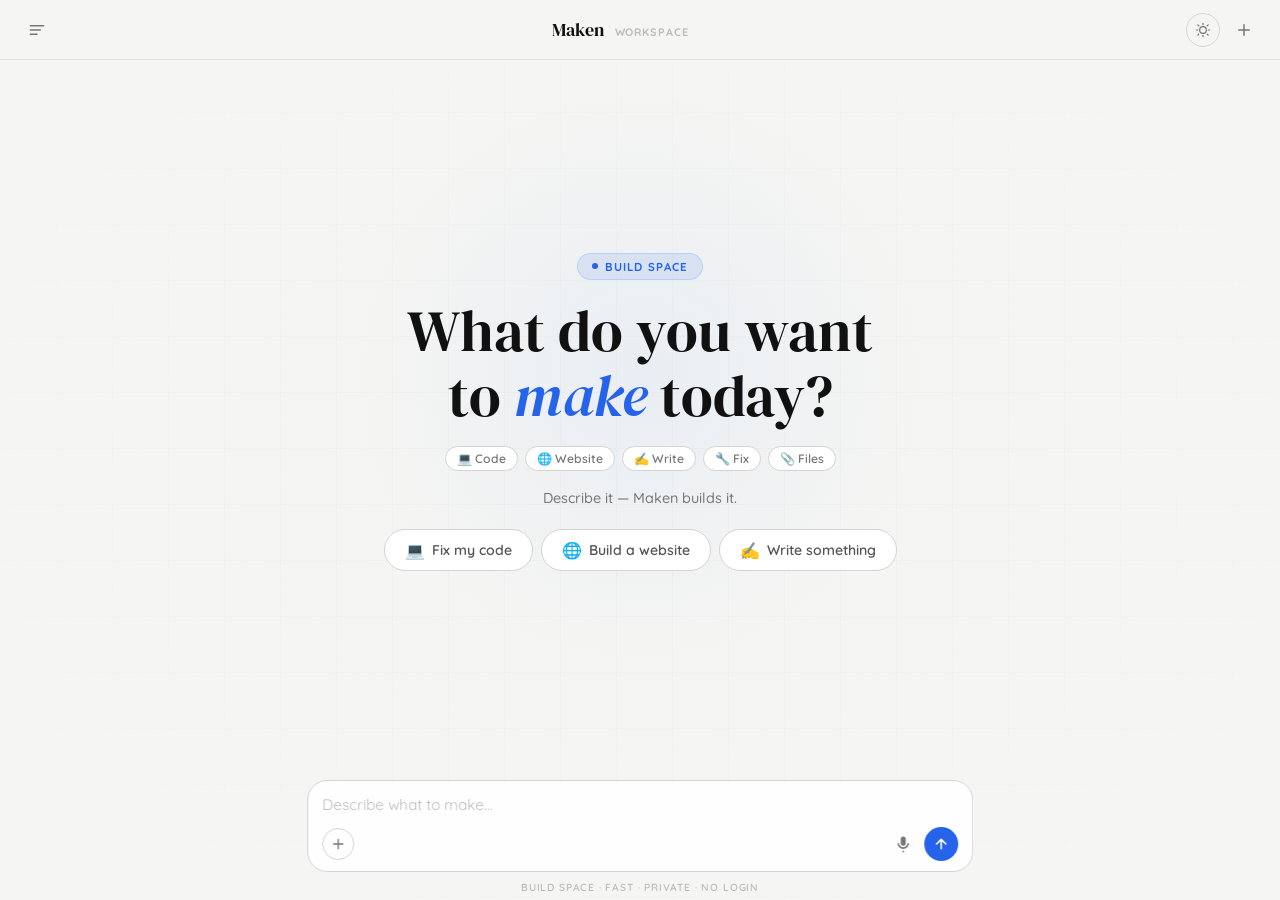
==== dashboard.html @ 2f52b67b "Add files via upload" ====
<!DOCTYPE html>
<html lang="en" data-theme="dark">
<head>
  <meta charset="UTF-8">
  <link rel="icon" type="image/svg+xml" href="favicon.svg">
  <link rel="manifest" href="manifest.json">
  <meta name="viewport" content="width=device-width, initial-scale=1.0">
  <title>Maken — Workspace</title>
  <link href="https://fonts.googleapis.com/css2?family=Quicksand:wght@400;500;600;700&family=DM+Serif+Display:ital@0;1&display=swap" rel="stylesheet">
  <link href="style.css" rel="stylesheet">
  <script>(function(){var t=localStorage.getItem('makenTheme')||'dark';document.documentElement.setAttribute('data-theme',t);})();</script>

  <style>
    /* ── Hero: full viewport, workspace atmosphere ── */
    .hero{
      margin-top:0;min-height:100dvh;
      display:flex;align-items:center;justify-content:center;
      padding:calc(var(--header-h) + 24px) 24px 160px;
      position:relative;overflow:hidden;
    }
    .hero::before{
      content:'';position:absolute;top:42%;left:50%;
      width:600px;height:600px;transform:translate(-50%,-50%);
      background:radial-gradient(circle,rgba(79,143,255,0.07) 0%,transparent 68%);
      pointer-events:none;
    }
    .hero::after{
      content:'';position:absolute;inset:0;
      background-image:linear-gradient(var(--border) 1px,transparent 1px),linear-gradient(90deg,var(--border) 1px,transparent 1px);
      background-size:56px 56px;
      mask-image:radial-gradient(ellipse 65% 65% at 50% 50%,black 20%,transparent 100%);
      opacity:0.28;pointer-events:none;
    }
    .hero-inner{position:relative;z-index:1;display:flex;flex-direction:column;align-items:center;gap:18px;text-align:center;}

    .hero-badge{
      display:inline-flex;align-items:center;gap:7px;
      background:var(--accent-soft);border:1px solid rgba(79,143,255,0.22);
      color:var(--accent);padding:5px 14px;border-radius:99px;
      font-size:0.72rem;font-weight:700;letter-spacing:0.09em;text-transform:uppercase;
      animation:heroIn 0.6s 0.05s both;
    }
    .badge-dot{width:6px;height:6px;border-radius:50%;background:var(--accent);animation:blink 2.2s ease infinite;}
    @keyframes blink{0%,100%{opacity:1;}50%{opacity:0.2;}}

    .hero h1{
      font-family:'DM Serif Display',serif;
      font-size:clamp(2rem,6vw,3.6rem);font-weight:400;line-height:1.13;
      color:var(--text);max-width:580px;margin-bottom:0;
      animation:heroIn 0.65s 0.13s both;
    }
    .hero h1 em{font-style:italic;color:var(--accent);}

    /* workspace action pills under heading */
    .hero-actions-mini{
      display:flex;flex-wrap:wrap;gap:7px;justify-content:center;
      animation:heroIn 0.65s 0.2s both;
    }
    .action-pill{
      font-size:0.76rem;font-weight:600;color:var(--text-muted);
      background:var(--surface);border:1px solid var(--border-light);
      padding:4px 11px;border-radius:99px;
    }

    .subtext{font-size:0.9rem;color:var(--text-muted);font-weight:500;animation:heroIn 0.65s 0.26s both;}

    .suggestions{display:flex;flex-wrap:wrap;gap:8px;justify-content:center;margin-top:4px;animation:heroIn 0.65s 0.32s both;}
    .suggestions button{
      display:flex;align-items:center;gap:7px;
      background:var(--surface);border:1px solid var(--border-light);
      color:var(--text-muted);padding:10px 20px;border-radius:99px;
      font-family:'Quicksand',sans-serif;font-size:0.88rem;font-weight:600;
      cursor:pointer;transition:all var(--transition);
    }
    .suggestions button:hover{
      background:var(--surface2);border-color:var(--accent);
      color:var(--text);transform:translateY(-2px);
      box-shadow:0 6px 18px rgba(79,143,255,0.18);
    }
    [data-theme="light"] .suggestions button{color:#555;}
    [data-theme="light"] .suggestions button:hover{color:#111;}
    .chip-icon{font-size:1rem;}

    /* ── Header serif brand ── */
    .header h4{
      font-family:'DM Serif Display',serif;
      font-size:1.15rem;font-weight:400;color:var(--text);letter-spacing:0;
    }
    .header h4 .grey{
      font-family:'Quicksand',sans-serif;font-size:0.68rem;font-weight:700;
      letter-spacing:0.08em;text-transform:uppercase;color:var(--text-dim);
      vertical-align:middle;margin-left:7px;
    }

    /* ── AI avatar row ── */
    .ai-row{display:flex;align-items:flex-start;gap:12px;animation:msgIn 0.35s ease both;max-width:96%;align-self:flex-start;}
    .ai-avatar{
      width:30px;height:30px;min-width:30px;
      background:var(--accent-soft);border:1px solid rgba(79,143,255,0.2);
      border-radius:9px;display:flex;align-items:center;justify-content:center;
      color:var(--accent);margin-top:1px;
    }
    .ai-avatar svg{width:15px;height:15px;}
    .ai-content{flex:1;font-size:0.95rem;line-height:1.7;color:var(--text);word-break:break-word;text-align:left;}
    .ai-row .ai-message{background:none!important;border:none!important;padding:0!important;margin:0!important;max-width:100%!important;animation:none!important;}

    /* ── Response label ── */
    .bravexa-intro{font-size:0.78rem;font-weight:700;letter-spacing:0.07em;text-transform:uppercase;color:var(--accent);margin-bottom:12px;}
    .bravexa-divider{border:none;height:1px;background:var(--border);margin:14px 0;}
    .bravexa-body h2{font-family:'DM Serif Display',serif;font-size:1.05rem;font-weight:400;margin-bottom:10px;display:flex;align-items:center;gap:8px;}
    .bravexa-outro{font-size:0.82rem;color:var(--text-muted);font-style:italic;margin-top:12px;}

    /* ── Input frosted ── */
    .input-box{background:rgba(17,17,17,0.88);backdrop-filter:blur(14px);}
    [data-theme="light"] .input-box{background:rgba(255,255,255,0.9);}

    /* ── Footer ── */
    .footer{font-size:0.64rem;letter-spacing:0.08em;text-transform:uppercase;color:var(--text-dim);background:transparent;}

    /* ── Theme toggle btn ── */
    .theme-toggle-btn{
      background:none;border:1px solid var(--border-light);color:var(--text-muted);
      width:34px;height:34px;border-radius:50%;display:flex;align-items:center;justify-content:center;
      cursor:pointer;transition:all var(--transition);flex-shrink:0;
    }
    .theme-toggle-btn:hover{background:var(--surface2);border-color:var(--text-muted);color:var(--text);transform:rotate(14deg) scale(1.08);}
    [data-theme="dark"]  .icon-sun{display:none;}
    [data-theme="dark"]  .icon-moon{display:block;}
    [data-theme="light"] .icon-moon{display:none;}
    [data-theme="light"] .icon-sun{display:block;}

    /* ── Scroll pill ── */
    .scroll-btn{
      position:fixed;bottom:105px;left:50%;
      transform:translateX(-50%) translateY(8px);
      background:var(--surface);border:1px solid var(--border-light);
      color:var(--text-muted);padding:6px 14px;border-radius:99px;
      font-family:'Quicksand',sans-serif;font-size:0.78rem;font-weight:600;
      display:flex;align-items:center;gap:6px;cursor:pointer;
      opacity:0;pointer-events:none;transition:all var(--transition);z-index:650;
    }
    .scroll-btn.visible{opacity:1;pointer-events:auto;transform:translateX(-50%) translateY(0);}
    .scroll-btn:hover{background:var(--surface2);color:var(--text);box-shadow:0 4px 16px rgba(0,0,0,0.25);}

    /* ── Sidebar brand color fix ── */
    [data-theme="light"] .sidebar-brand{color:#111;}
    [data-theme="light"] .history-item{color:#555;}
    [data-theme="light"] .code-content{color:#24292f;}

    @media(max-width:768px){
      .hero h1{font-size:clamp(1.7rem,7vw,2.4rem);}
      .hero{padding-bottom:180px;}
      .ai-row{max-width:100%;}
      .hero-actions-mini{gap:5px;}
    }
  </style>
</head>
<body>

<!-- ══ SIDEBAR ══ -->
<div class="sidebar" id="sidebar">
  <div class="sidebar-header">
    <div class="sidebar-brand">
      <svg viewBox="0 0 24 24" fill="none">
        <path d="M12 2L20 7V17L12 22L4 17V7L12 2Z" stroke="currentColor" stroke-width="1.5" stroke-linejoin="round" style="stroke:#4f8fff"/>
        <path d="M13 6L8 13H12L11 18L16 11H12L13 6Z" fill="#4f8fff"/>
      </svg>
      <span>Maken</span>
    </div>
    <button id="closeSidebarBtn" class="icon-btn" title="Close">
      <svg viewBox="0 0 24 24" width="18" height="18" fill="none">
        <path d="M18 6L6 18M6 6l12 12" stroke="currentColor" stroke-width="1.8" stroke-linecap="round"/>
      </svg>
    </button>
  </div>
  <a href="dashboard.html" class="new-chat">
    <svg viewBox="0 0 24 24" width="15" height="15" fill="none">
      <path d="M12 5v14M5 12h14" stroke="currentColor" stroke-width="2.2" stroke-linecap="round"/>
    </svg>
    <span>New Session</span>
  </a>
  <p>Recents</p>
  <div id="historyList" class="history-list"></div>
</div>
<div class="sidebar-overlay" id="sidebarOverlay"></div>

<!-- ══ HEADER ══ -->
<header class="header">
  <button id="menuToggle" class="menu-btn" aria-label="Open menu">
    <svg viewBox="0 0 24 24" width="20" height="20" fill="none">
      <path d="M4 7H20" stroke="currentColor" stroke-width="1.8" stroke-linecap="round"/>
      <path d="M4 12H16" stroke="currentColor" stroke-width="1.8" stroke-linecap="round"/>
      <path d="M4 17H12" stroke="currentColor" stroke-width="1.8" stroke-linecap="round"/>
    </svg>
  </button>

  <h4>Maken <span class="grey">Workspace</span></h4>

  <div style="display:flex;align-items:center;gap:8px;">
    <button id="themeToggleBtn" class="theme-toggle-btn" title="Toggle theme" aria-label="Toggle theme">
      <svg class="icon-moon" viewBox="0 0 24 24" width="16" height="16" fill="none">
        <path d="M21 12.79A9 9 0 1 1 11.21 3a7 7 0 0 0 9.79 9.79z" stroke="currentColor" stroke-width="1.8" stroke-linecap="round" stroke-linejoin="round"/>
      </svg>
      <svg class="icon-sun" viewBox="0 0 24 24" width="16" height="16" fill="none">
        <circle cx="12" cy="12" r="5" stroke="currentColor" stroke-width="1.8"/>
        <path d="M12 2v2M12 20v2M4.22 4.22l1.42 1.42M18.36 18.36l1.42 1.42M2 12h2M20 12h2M4.22 19.78l1.42-1.42M18.36 5.64l1.42-1.42" stroke="currentColor" stroke-width="1.8" stroke-linecap="round"/>
      </svg>
    </button>
    <button id="editLogoBtn" class="edit-btn" title="New session">
      <svg viewBox="0 0 24 24" width="18" height="18" fill="none">
        <path d="M12 5v14M5 12h14" stroke="currentColor" stroke-width="2" stroke-linecap="round"/>
      </svg>
    </button>
  </div>
</header>

<!-- ══ HERO ══ -->
<div class="hero" id="heroSection">
  <div class="hero-inner">

    <div class="hero-badge"><span class="badge-dot"></span>Build Space</div>

    <h1>What do you want<br>to <em>make</em> today?</h1>

    <div class="hero-actions-mini">
      <span class="action-pill">💻 Code</span>
      <span class="action-pill">🌐 Website</span>
      <span class="action-pill">✍️ Write</span>
      <span class="action-pill">🔧 Fix</span>
      <span class="action-pill">📎 Files</span>
    </div>

    <p class="subtext">Describe it — Maken builds it.</p>

    <div class="suggestions">
      <button id="codeBtn"><span class="chip-icon">💻</span> Fix my code</button>
      <button id="websiteBtn"><span class="chip-icon">🌐</span> Build a website</button>
      <button id="writeBtn"><span class="chip-icon">✍️</span> Write something</button>
    </div>

  </div>
</div>

<!-- ══ CHAT WINDOW ══ -->
<div class="chat-window" id="chatWindow" style="display:none;"></div>

<!-- Scroll pill -->
<button class="scroll-btn" id="scrollBtn">
  <svg viewBox="0 0 24 24" width="12" height="12" fill="none">
    <path d="M12 5v14M5 12l7 7 7-7" stroke="currentColor" stroke-width="2.2" stroke-linecap="round" stroke-linejoin="round"/>
  </svg>
  Latest
</button>

<!-- ══ INPUT ══ -->
<div class="input-box" id="inputBox">
  <div id="previewContainer" class="preview-container"></div>
  <textarea placeholder="Describe what to make…" class="chatbox" id="userinput" rows="1"></textarea>
  <div class="bottom-row">
    <div class="left-section">
      <button class="plus-btn" id="plusBtn" title="Attach">
        <svg viewBox="0 0 24 24" width="16" height="16" fill="none">
          <path d="M12 5v14M5 12h14" stroke="currentColor" stroke-width="2" stroke-linecap="round"/>
        </svg>
      </button>
      <div class="upload-dropdown" id="uploadDropdown" style="display:none;">
        <ul>
          <li>
            <label for="imageUpload">
              <svg viewBox="0 0 24 24" width="13" height="13" fill="none"><rect x="3" y="3" width="18" height="18" rx="3" stroke="currentColor" stroke-width="1.6"/><circle cx="8.5" cy="8.5" r="1.5" fill="currentColor"/><path d="M21 15l-5-5L5 21" stroke="currentColor" stroke-width="1.6" stroke-linecap="round"/></svg>
              Image<input type="file" id="imageUpload" accept="image/*" hidden>
            </label>
          </li>
          <li>
            <label for="fileUpload">
              <svg viewBox="0 0 24 24" width="13" height="13" fill="none"><path d="M14 2H6a2 2 0 0 0-2 2v16a2 2 0 0 0 2 2h12a2 2 0 0 0 2-2V8l-6-6z" stroke="currentColor" stroke-width="1.6" stroke-linejoin="round"/><path d="M14 2v6h6" stroke="currentColor" stroke-width="1.6" stroke-linecap="round"/></svg>
              File<input type="file" id="fileUpload" hidden>
            </label>
          </li>
          <li>
            <button id="screenshotBtn">
              <svg viewBox="0 0 24 24" width="13" height="13" fill="none"><path d="M3 9V6a2 2 0 0 1 2-2h2M15 4h2a2 2 0 0 1 2 2v3M21 15v2a2 2 0 0 1-2 2h-2M9 20H7a2 2 0 0 1-2-2v-2" stroke="currentColor" stroke-width="1.6" stroke-linecap="round"/><circle cx="12" cy="12" r="3" stroke="currentColor" stroke-width="1.6"/></svg>
              Screenshot
            </button>
          </li>
        </ul>
      </div>
    </div>
    <div class="right-section">
      <i class="voice-icon" id="voiceIconEl" title="Voice input">
        <svg viewBox="0 0 24 24" width="20" height="20">
          <path fill="currentColor" d="M12 14a3 3 0 0 0 3-3V6a3 3 0 0 0-6 0v5a3 3 0 0 0 3 3zm5-3a5 5 0 0 1-10 0H5a7 7 0 0 0 14 0h-2zM11 20h2v2h-2z"/>
        </svg>
      </i>
      <button class="send-btn" id="sendBtn" aria-label="Send">
        <svg viewBox="0 0 24 24" width="16" height="16" fill="none">
          <path d="M12 19V5M5 12l7-7 7 7" stroke="currentColor" stroke-width="2.4" stroke-linecap="round" stroke-linejoin="round"/>
        </svg>
      </button>
    </div>
  </div>
</div>

<div class="footer" id="footer">Build space · Fast · Private · No login</div>

<script src="script.js"></script>
<script>
  // ── THEME ──
  const themeBtn = document.getElementById("themeToggleBtn");
  function applyTheme(t){
    document.documentElement.setAttribute("data-theme",t);
    localStorage.setItem("makenTheme",t);
  }
  themeBtn.addEventListener("click",()=>{
    applyTheme(document.documentElement.getAttribute("data-theme")==="dark"?"light":"dark");
  });
  if(!localStorage.getItem("makenTheme")){
    applyTheme(window.matchMedia("(prefers-color-scheme: dark)").matches?"dark":"light");
  }

  // ── SCROLL PILL ──
  const scrollBtn = document.getElementById("scrollBtn");
  window.addEventListener("scroll",()=>{
    scrollBtn.classList.toggle("visible",document.body.scrollHeight-window.scrollY-window.innerHeight>240);
  });
  scrollBtn.addEventListener("click",()=>window.scrollTo({top:document.body.scrollHeight,behavior:"smooth"}));

  // ── WRAP AI MESSAGES IN AVATAR ROW ──
  (function(){
    const cw=document.getElementById("chatWindow");
    if(!cw)return;
    function wrap(node){
      if(!node.classList||!node.classList.contains("ai-message"))return;
      if(node.closest(".ai-row"))return;
      const row=document.createElement("div");row.className="ai-row";
      const av=document.createElement("div");av.className="ai-avatar";
      av.innerHTML=`<svg viewBox="0 0 24 24" fill="none"><path d="M12 2L20 7V17L12 22L4 17V7L12 2Z" stroke="currentColor" stroke-width="1.5" stroke-linejoin="round"/><path d="M13 6L8 13H12L11 18L16 11H12L13 6Z" fill="currentColor"/></svg>`;
      const ct=document.createElement("div");ct.className="ai-content";
      cw.insertBefore(row,node);
      node.parentNode&&node.parentNode.removeChild(node);
      ct.appendChild(node);row.appendChild(av);row.appendChild(ct);
      node.style.cssText="";
    }
    new MutationObserver(ms=>ms.forEach(m=>m.addedNodes.forEach(n=>{if(n.nodeType===1)wrap(n);}))).observe(cw,{childList:true});
  })();
</script>
</body>
</html>
---- style.css ----
/* ============================================================
   MAKEN — Complete Stylesheet 2026
   Dark / Light · Workspace UI · Responsive
   ============================================================ */

/* ── Dark tokens (default) ── */
:root,
[data-theme="dark"] {
  --bg:           #0b0b0b;
  --surface:      #111111;
  --surface2:     #161616;
  --border:       #1f1f1f;
  --border-light: #2a2a2a;
  --accent:       #4f8fff;
  --accent-soft:  rgba(79,143,255,0.12);
  --text:         #e8eaf0;
  --text-muted:   #666;
  --text-dim:     #3a3a3a;
  --header-bg:    rgba(11,11,11,0.85);
  --code-bg:      #0d1117;
  --code-toolbar: #161b22;
  --shimmer-a:    #1e1e1e;
  --shimmer-b:    #2a2a2a;
}

/* ── Light tokens ── */
[data-theme="light"] {
  --bg:           #f5f5f3;
  --surface:      #ffffff;
  --surface2:     #efefed;
  --border:       #e2e2e0;
  --border-light: #d4d4d2;
  --accent:       #2563eb;
  --accent-soft:  rgba(37,99,235,0.1);
  --text:         #111111;
  --text-muted:   #777;
  --text-dim:     #bbb;
  --header-bg:    rgba(245,245,243,0.88);
  --code-bg:      #f6f8fa;
  --code-toolbar: #eaeef2;
  --shimmer-a:    #e8e8e6;
  --shimmer-b:    #d4d4d2;
}

/* ── Layout tokens ── */
:root {
  --radius:        16px;
  --radius-sm:     10px;
  --input-width:   52%;
  --chat-width:    52%;
  --sidebar-width: 260px;
  --header-h:      60px;
  --transition:    0.22s cubic-bezier(0.4,0,0.2,1);
}

/* smooth theme transitions */
body, .header, .sidebar, .input-box,
.footer, .chat-window, .user-message,
.upload-dropdown, .history-item {
  transition: background var(--transition), border-color var(--transition), color var(--transition);
}

/* ============================================================
   RESET
   ============================================================ */
*, *::before, *::after { margin:0; padding:0; box-sizing:border-box; }
html { scroll-behavior:smooth; }
body {
  background: var(--bg);
  color: var(--text);
  font-family: 'Quicksand', sans-serif;
  -webkit-font-smoothing: antialiased;
  display: flex;
  flex-direction: column;
  align-items: center;
  min-height: 100dvh;
  overflow-x: hidden;
}
a { text-decoration:none; color:inherit; }

/* ============================================================
   SIDEBAR
   ============================================================ */
.sidebar {
  position: fixed;
  top: 0;
  left: calc(-1 * var(--sidebar-width));
  width: var(--sidebar-width);
  height: 100dvh;
  background: var(--surface);
  border-right: 1px solid var(--border);
  display: flex;
  flex-direction: column;
  padding: 14px 12px;
  gap: 6px;
  z-index: 900;
  transition: left var(--transition);
  overflow-y: auto;
}
.sidebar.active { left:0; }

.sidebar-overlay {
  display: none;
  position: fixed;
  inset: 0;
  background: rgba(0,0,0,0.55);
  backdrop-filter: blur(3px);
  z-index: 800;
  opacity: 0;
  transition: opacity var(--transition);
}
.sidebar-overlay.active { display:block; opacity:1; }

.sidebar-header {
  display: flex;
  justify-content: space-between;
  align-items: center;
  padding: 4px 6px 12px;
  border-bottom: 1px solid var(--border);
  margin-bottom: 4px;
}
.sidebar-brand {
  display: flex;
  align-items: center;
  gap: 8px;
  font-family: 'DM Serif Display', serif;
  font-size: 1.1rem;
  font-weight: 400;
  color: var(--text);
}
.sidebar-brand svg { width:22px; height:22px; }
[data-theme="light"] .sidebar-brand { color:#111; }

.icon-btn {
  background: none; border: none;
  color: var(--text-muted);
  cursor: pointer;
  display: flex; align-items: center;
  padding: 5px;
  border-radius: 7px;
  transition: color var(--transition), background var(--transition);
}
.icon-btn:hover { color:var(--text); background:var(--border); }

.new-chat {
  display: flex; align-items: center; gap: 10px;
  padding: 10px 13px;
  background: var(--accent-soft);
  border: 1px solid rgba(79,143,255,0.2);
  border-radius: var(--radius-sm);
  color: var(--accent);
  font-weight: 700; font-size: 0.88rem;
  text-decoration: none;
  transition: background var(--transition), transform var(--transition);
}
.new-chat:hover { background:rgba(79,143,255,0.2); transform:translateY(-1px); }

.sidebar > p {
  font-size: 0.66rem; font-weight: 700;
  text-transform: uppercase; letter-spacing: 0.09em;
  color: var(--text-dim);
  padding: 12px 12px 4px;
}

.history-list {
  display: flex; flex-direction: column;
  gap: 2px; overflow-y: auto; flex: 1;
}
.history-item {
  display: flex; justify-content: space-between; align-items: center;
  padding: 9px 12px;
  border-radius: var(--radius-sm);
  cursor: pointer;
  transition: background var(--transition);
  color: var(--text-muted);
  font-size: 0.86rem;
}
.history-item:hover,
.history-item.active { background:var(--surface2); color:var(--text); }
.history-item span { flex:1; white-space:nowrap; overflow:hidden; text-overflow:ellipsis; }
[data-theme="light"] .history-item { color:#555; }

.delete-btn {
  opacity: 0; background: none; border: none;
  color: var(--text-muted); cursor: pointer;
  font-size: 0.76rem; padding: 2px 5px; border-radius: 4px;
  transition: opacity var(--transition), color var(--transition);
}
.history-item:hover .delete-btn { opacity:1; }
.delete-btn:hover { color:#ff6b6b; }
@media(max-width:768px){ .delete-btn { opacity:1; } }

/* ============================================================
   HEADER
   ============================================================ */
.header {
  position: fixed; top:0; left:0;
  width: 100%; height: var(--header-h);
  display: flex; align-items: center; justify-content: space-between;
  padding: 0 20px;
  background: var(--header-bg);
  backdrop-filter: blur(16px);
  border-bottom: 1px solid var(--border);
  z-index: 700;
}
.header h4 {
  font-family: 'DM Serif Display', serif;
  font-size: 1.1rem; font-weight: 400;
  color: var(--text); letter-spacing: 0;
}
.header h4 .grey {
  font-family: 'Quicksand', sans-serif;
  font-size: 0.64rem; font-weight: 700;
  letter-spacing: 0.09em; text-transform: uppercase;
  color: var(--text-dim); vertical-align: middle; margin-left: 7px;
}
.menu-btn, .edit-btn {
  background: none; border: none;
  color: var(--text-muted); cursor: pointer;
  padding: 7px; border-radius: 8px;
  display: flex; align-items: center; justify-content: center;
  transition: all var(--transition);
}
.menu-btn:hover, .edit-btn:hover { background:var(--surface2); color:var(--text); }

/* theme toggle */
.theme-toggle-btn {
  background: none;
  border: 1px solid var(--border-light);
  color: var(--text-muted);
  width: 34px; height: 34px; border-radius: 50%;
  display: flex; align-items: center; justify-content: center;
  cursor: pointer; flex-shrink: 0;
  transition: all var(--transition);
}
.theme-toggle-btn:hover {
  background: var(--surface2); color: var(--text);
  border-color: var(--text-muted);
  transform: rotate(14deg) scale(1.08);
}
[data-theme="dark"]  .icon-sun  { display:none; }
[data-theme="dark"]  .icon-moon { display:block; }
[data-theme="light"] .icon-moon { display:none; }
[data-theme="light"] .icon-sun  { display:block; }

/* ============================================================
   HERO
   ============================================================ */
.hero {
  margin-top: 0; min-height: 100dvh;
  display: flex; align-items: center; justify-content: center;
  text-align: center; width: 100%;
  padding: calc(var(--header-h) + 24px) 24px 160px;
  position: relative; overflow: hidden;
}
.hero::before {
  content: ''; position: absolute;
  top: 42%; left: 50%;
  width: 600px; height: 600px;
  transform: translate(-50%, -50%);
  background: radial-gradient(circle, rgba(79,143,255,0.07) 0%, transparent 68%);
  pointer-events: none;
}
.hero::after {
  content: ''; position: absolute; inset: 0;
  background-image:
    linear-gradient(var(--border) 1px, transparent 1px),
    linear-gradient(90deg, var(--border) 1px, transparent 1px);
  background-size: 56px 56px;
  mask-image: radial-gradient(ellipse 65% 65% at 50% 50%, black 20%, transparent 100%);
  opacity: 0.28; pointer-events: none;
}
.hero-inner {
  position: relative; z-index: 1;
  display: flex; flex-direction: column;
  align-items: center; gap: 18px;
}
.hero-badge {
  display: inline-flex; align-items: center; gap: 7px;
  background: var(--accent-soft);
  border: 1px solid rgba(79,143,255,0.22);
  color: var(--accent); padding: 5px 14px; border-radius: 99px;
  font-size: 0.7rem; font-weight: 700;
  letter-spacing: 0.09em; text-transform: uppercase;
  animation: heroIn 0.6s 0.05s both;
}
.badge-dot {
  width: 6px; height: 6px; border-radius: 50%;
  background: var(--accent);
  animation: blink 2.2s ease infinite;
}
@keyframes blink { 0%,100%{opacity:1;} 50%{opacity:0.18;} }
@keyframes heroIn {
  from { opacity:0; transform:translateY(18px); }
  to   { opacity:1; transform:translateY(0); }
}

.hero h1 {
  font-family: 'DM Serif Display', serif;
  font-size: clamp(2rem, 6vw, 3.6rem);
  font-weight: 400; line-height: 1.13;
  color: var(--text); max-width: 580px;
  animation: heroIn 0.65s 0.13s both;
}
.hero h1 em { font-style:italic; color:var(--accent); }

.hero-actions-mini {
  display: flex; flex-wrap: wrap; gap: 7px;
  justify-content: center;
  animation: heroIn 0.65s 0.2s both;
}
.action-pill {
  font-size: 0.73rem; font-weight: 600;
  color: var(--text-muted);
  background: var(--surface);
  border: 1px solid var(--border-light);
  padding: 4px 11px; border-radius: 99px;
}

.subtext {
  font-size: 0.9rem; color: var(--text-muted);
  font-weight: 500; animation: heroIn 0.65s 0.26s both;
}

.suggestions {
  display: flex; flex-wrap: wrap; gap: 8px;
  justify-content: center; margin-top: 4px;
  animation: heroIn 0.65s 0.32s both;
}
.suggestions button {
  display: flex; align-items: center; gap: 7px;
  background: var(--surface);
  border: 1px solid var(--border-light);
  color: var(--text-muted);
  padding: 10px 20px; border-radius: 99px;
  font-family: 'Quicksand', sans-serif;
  font-size: 0.88rem; font-weight: 600;
  cursor: pointer; transition: all var(--transition);
}
.suggestions button:hover {
  background: var(--surface2); border-color: var(--accent);
  color: var(--text); transform: translateY(-2px);
  box-shadow: 0 6px 18px rgba(79,143,255,0.18);
}
[data-theme="light"] .suggestions button { color:#555; }
[data-theme="light"] .suggestions button:hover { color:#111; }
.chip-icon { font-size:1rem; }

/* ============================================================
   CHAT WINDOW
   ============================================================ */
.chat-window {
  width: 100%; max-width: var(--chat-width);
  display: flex; flex-direction: column;
  gap: 8px;
  padding: calc(var(--header-h) + 20px) 16px 200px;
}

/* ── Messages ── */
.message { max-width:100%; animation:msgIn 0.3s ease both; }
@keyframes msgIn {
  from { opacity:0; transform:translateY(8px); }
  to   { opacity:1; transform:translateY(0); }
}

.user-message {
  align-self: flex-end;
  background: var(--surface2);
  border: 1px solid var(--border-light);
  color: var(--text);
  padding: 11px 16px;
  border-radius: 18px 18px 4px 18px;
  font-size: 0.93rem; line-height: 1.55;
  max-width: 78%; word-break: break-word;
}
.user-image { align-self:flex-end; }

.ai-message {
  align-self: flex-start;
  background: transparent; color: var(--text);
  padding: 2px 0;
  font-size: 0.93rem; line-height: 1.68;
  max-width: 95%; word-break: break-word;
  text-align: left;
  animation: msgIn 0.35s ease both;
}

/* ── AI avatar row ── */
.ai-row {
  display: flex; align-items: flex-start; gap: 12px;
  animation: msgIn 0.35s ease both;
  max-width: 96%; align-self: flex-start;
}
.ai-avatar {
  width: 30px; height: 30px; min-width: 30px;
  background: var(--accent-soft);
  border: 1px solid rgba(79,143,255,0.2);
  border-radius: 9px;
  display: flex; align-items: center; justify-content: center;
  color: var(--accent); margin-top: 2px; flex-shrink: 0;
}
.ai-avatar svg { width:15px; height:15px; }
.ai-content {
  flex: 1; font-size: 0.93rem; line-height: 1.7;
  color: var(--text); word-break: break-word; text-align: left;
}
.ai-row .ai-message {
  background: none !important; border: none !important;
  padding: 0 !important; margin: 0 !important;
  max-width: 100% !important; animation: none !important;
}

/* ── Shimmer loader ── */
.gemini-loader { display:flex; align-items:flex-start; gap:12px; padding:4px 0; }
.ai-icon-wrapper { flex-shrink:0; margin-top:3px; }
.ai-pulse-icon {
  width: 22px; height: 22px;
  filter: drop-shadow(0 0 4px rgba(79,143,255,0.5));
  animation: pulseIcon 1.6s ease-in-out infinite;
}
@keyframes pulseIcon {
  0%,100% { transform:scale(1); opacity:0.8; }
  50%      { transform:scale(1.15); opacity:1; }
}
.shimmer-container {
  flex: 1; display: flex; flex-direction: column;
  gap: 10px; padding-top: 4px;
}
.shimmer-line {
  height: 11px; border-radius: 6px;
  background: linear-gradient(90deg, var(--shimmer-a) 25%, var(--shimmer-b) 50%, var(--shimmer-a) 75%);
  background-size: 200% 100%;
  animation: shimmer 1.4s linear infinite;
}
.shimmer-line.short  { width:50%; }
.shimmer-line.medium { width:78%; }
@keyframes shimmer {
  from { background-position:200% 0; }
  to   { background-position:-200% 0; }
}

/* ============================================================
   INPUT BOX
   ============================================================ */
.input-box {
  position: fixed; bottom: 28px;
  left: 50%; transform: translateX(-50%);
  width: var(--input-width);
  background: rgba(17,17,17,0.9);
  backdrop-filter: blur(16px);
  border: 1px solid var(--border-light);
  border-radius: 20px;
  padding: 12px 14px 10px;
  display: flex; flex-direction: column; gap: 8px;
  z-index: 600;
  transition: border-color var(--transition), box-shadow var(--transition);
}
[data-theme="light"] .input-box { background:rgba(255,255,255,0.92); }
.input-box:focus-within {
  border-color: rgba(79,143,255,0.4);
  box-shadow: 0 0 0 3px rgba(79,143,255,0.08);
}

.chatbox {
  width: 100%; border: none; outline: none;
  background: transparent; color: var(--text);
  font-family: 'Quicksand', sans-serif;
  font-size: 0.95rem; resize: none;
  min-height: 26px; max-height: 180px;
  overflow-y: auto; line-height: 1.55;
}
.chatbox::placeholder { color:var(--text-dim); }

.bottom-row {
  display: flex; align-items: center; justify-content: space-between;
}
.left-section, .right-section {
  display: flex; align-items: center; gap: 6px; position: relative;
}

.plus-btn {
  background: none; border: 1px solid var(--border-light);
  color: var(--text-muted); width: 32px; height: 32px;
  border-radius: 50%; display: flex; align-items: center; justify-content: center;
  cursor: pointer; transition: all var(--transition);
}
.plus-btn:hover { background:var(--surface2); color:var(--text); }

.upload-dropdown {
  position: absolute; bottom: 44px; left: 0;
  background: var(--surface2);
  border: 1px solid var(--border-light);
  border-radius: var(--radius-sm); overflow: hidden;
  z-index: 999; min-width: 158px;
  box-shadow: 0 8px 28px rgba(0,0,0,0.35);
  animation: dropIn 0.18s ease both;
}
@keyframes dropIn {
  from { opacity:0; transform:translateY(6px); }
  to   { opacity:1; transform:translateY(0); }
}
.upload-dropdown ul { list-style:none; }
.upload-dropdown ul li { padding:0; }
.upload-dropdown ul li label,
.upload-dropdown ul li button {
  display: flex; align-items: center; gap: 8px;
  width: 100%; padding: 10px 14px;
  font-family: 'Quicksand', sans-serif;
  font-size: 0.86rem; font-weight: 600;
  color: var(--text); cursor: pointer;
  background: none; border: none; text-align: left;
  transition: background var(--transition);
}
.upload-dropdown ul li label:hover,
.upload-dropdown ul li button:hover { background:var(--border); }

.voice-icon {
  color: var(--text-muted); cursor: pointer;
  display: flex; align-items: center;
  padding: 5px; border-radius: 50%;
  transition: color var(--transition), background var(--transition);
}
.voice-icon:hover { color:var(--text); background:var(--surface2); }
.voice-icon.active { color:var(--accent); animation:voicePulse 1s ease infinite; }
@keyframes voicePulse { 0%,100%{opacity:1;} 50%{opacity:0.4;} }

.send-btn {
  width: 34px; height: 34px; border-radius: 50%;
  border: none; background: var(--accent); color: #fff;
  display: flex; align-items: center; justify-content: center;
  cursor: pointer; flex-shrink: 0;
  transition: all var(--transition);
}
.send-btn:hover {
  background: #6fa3ff; transform: scale(1.06);
  box-shadow: 0 4px 14px rgba(79,143,255,0.4);
}
.send-btn:active { transform:scale(0.94); }

/* ── File preview in input ── */
.preview-container { display:none; flex-wrap:wrap; gap:8px; padding-bottom:4px; }
.preview-container img { max-width:70px; border-radius:8px; }
.preview-item { position:relative; display:inline-block; }
.file-preview { background:var(--surface2); padding:6px 10px; border-radius:6px; font-size:0.78rem; color:var(--text-muted); }
.remove-btn {
  position: absolute; top:-5px; right:-5px;
  background: #ef4444; color: #fff;
  border: none; border-radius: 50%;
  width: 16px; height: 16px; font-size: 10px;
  cursor: pointer; display: flex; align-items: center; justify-content: center;
  transition: background var(--transition);
}
.remove-btn:hover { background:#dc2626; }

/* ── Image viewer ── */
.image-viewer {
  position: fixed; inset: 0;
  background: rgba(0,0,0,0.92);
  display: flex; justify-content: center; align-items: center;
  z-index: 9999; animation: fadeOverlay 0.2s ease;
}
@keyframes fadeOverlay { from{opacity:0;} to{opacity:1;} }
.full-image { max-width:90%; max-height:90dvh; border-radius:10px; animation:zoomIn 0.25s ease; }
@keyframes zoomIn { from{transform:scale(0.88);opacity:0;} to{transform:scale(1);opacity:1;} }
.close-btn { position:absolute; top:20px; right:24px; font-size:22px; color:#aaa; cursor:pointer; transition:color var(--transition); }
.close-btn:hover { color:#fff; }

/* ── Scroll-to-bottom pill ── */
.scroll-btn {
  position: fixed; bottom: 108px; left: 50%;
  transform: translateX(-50%) translateY(8px);
  background: var(--surface); border: 1px solid var(--border-light);
  color: var(--text-muted); padding: 6px 14px; border-radius: 99px;
  font-family: 'Quicksand', sans-serif; font-size: 0.78rem; font-weight: 600;
  display: flex; align-items: center; gap: 6px;
  cursor: pointer; opacity: 0; pointer-events: none;
  transition: all var(--transition); z-index: 650;
}
.scroll-btn.visible { opacity:1; pointer-events:auto; transform:translateX(-50%) translateY(0); }
.scroll-btn:hover { background:var(--surface2); color:var(--text); }

/* ── Footer ── */
.footer {
  position: fixed; bottom: 0; width: 100%;
  padding: 6px; text-align: center;
  font-size: 0.62rem; font-weight: 600;
  letter-spacing: 0.07em; text-transform: uppercase;
  color: var(--text-dim); background: var(--bg); z-index: 500;
}

/* ============================================================
   WORKSPACE RESPONSE COMPONENTS  (mk-*)
   ============================================================ */

.mk-header { display:flex; align-items:center; gap:10px; margin-bottom:14px; }

.mk-status {
  display: inline-flex; align-items: center;
  font-size: 0.64rem; font-weight: 700;
  letter-spacing: 0.07em; text-transform: uppercase;
  padding: 3px 10px; border-radius: 99px; flex-shrink: 0;
}
.mk-status.done {
  background: rgba(34,197,94,0.12); color: #22c55e;
  border: 1px solid rgba(34,197,94,0.22);
}
.mk-status.done::before { content:'✓  '; }
.mk-status.working {
  background: var(--accent-soft); color: var(--accent);
  border: 1px solid rgba(79,143,255,0.25);
  animation: mkPulse 1.8s ease infinite;
}
.mk-status.working::before { content:'◉  '; }
@keyframes mkPulse { 0%,100%{opacity:1;} 50%{opacity:0.4;} }

.mk-label { font-size:0.76rem; font-weight:700; color:var(--text-muted); }

.mk-lead { font-size:0.92rem; color:var(--text); line-height:1.65; margin-bottom:14px; }

/* output block */
.mk-output-block {
  background: var(--code-bg);
  border: 1px solid var(--border-light);
  border-radius: 12px; overflow: hidden; margin: 12px 0;
}
.mk-output-bar {
  background: var(--code-toolbar);
  padding: 8px 12px;
  display: flex; align-items: center; justify-content: space-between;
  border-bottom: 1px solid var(--border);
}
.mk-lang { font-size:0.64rem; font-weight:700; text-transform:uppercase; letter-spacing:0.08em; color:var(--text-muted); }
.mk-bar-actions { display:flex; align-items:center; gap:6px; }
.mk-btn {
  background: none; border: 1px solid var(--border-light);
  color: var(--text-muted); padding: 3px 10px; border-radius: 6px;
  font-family: 'Quicksand', sans-serif; font-size: 0.7rem; font-weight: 700;
  cursor: pointer; transition: all var(--transition); white-space: nowrap;
}
.mk-btn:hover { background:var(--accent-soft); color:var(--accent); border-color:rgba(79,143,255,0.3); }
.mk-btn.copied { color:#22c55e; border-color:rgba(34,197,94,0.3); }
.mk-code {
  padding: 14px 16px;
  font-family: 'Fira Code','Cascadia Code','Courier New',monospace;
  font-size: 0.83rem; line-height: 1.7;
  color: #c9d1d9; white-space: pre-wrap; overflow-x: auto; margin: 0;
}
[data-theme="light"] .mk-code { color:#24292f; }

/* tags */
.mk-tags { display:flex; flex-wrap:wrap; gap:6px; margin:10px 0 14px; }
.mk-tag {
  font-size: 0.68rem; font-weight: 700;
  color: var(--text-muted); background: var(--surface2);
  border: 1px solid var(--border); padding: 3px 10px; border-radius: 99px;
}

/* step list */
.mk-steps { display:flex; flex-direction:column; gap:6px; margin:12px 0; }
.mk-step {
  display: flex; align-items: flex-start; gap: 12px;
  padding: 12px 14px;
  background: var(--surface2); border: 1px solid var(--border);
  border-radius: 10px; transition: border-color var(--transition);
}
.mk-step:hover { border-color:var(--border-light); }
.mk-step-num {
  width: 24px; height: 24px; min-width: 24px;
  background: var(--accent-soft); color: var(--accent);
  border-radius: 6px; display: flex; align-items: center; justify-content: center;
  font-size: 0.7rem; font-weight: 700; flex-shrink: 0; margin-top: 1px;
}
.mk-step-body { flex:1; }
.mk-step-title { font-size:0.88rem; font-weight:700; color:var(--text); margin-bottom:3px; line-height:1.4; }
.mk-step-desc { font-size:0.81rem; color:var(--text-muted); line-height:1.55; font-weight:500; }
.mk-step-desc code {
  background: var(--surface); border: 1px solid var(--border);
  padding: 1px 5px; border-radius: 4px;
  font-family: monospace; font-size: 0.79rem; color: var(--accent);
}

/* next actions */
.mk-next-label {
  font-size: 0.65rem; font-weight: 700;
  text-transform: uppercase; letter-spacing: 0.09em;
  color: var(--text-dim); margin: 16px 0 8px;
}
.mk-next-actions { display:flex; flex-wrap:wrap; gap:7px; }
.mk-next-btn {
  background: var(--surface); border: 1px solid var(--border-light);
  color: var(--text-muted); padding: 7px 14px; border-radius: 99px;
  font-family: 'Quicksand', sans-serif; font-size: 0.8rem; font-weight: 600;
  cursor: pointer; transition: all var(--transition); text-align: left;
}
.mk-next-btn:hover {
  background: var(--accent-soft); border-color: var(--accent);
  color: var(--accent); transform: translateY(-1px);
  box-shadow: 0 4px 12px rgba(79,143,255,0.14);
}

/* capability grid */
.mk-capability-grid { display:grid; grid-template-columns:repeat(3,1fr); gap:8px; margin:14px 0; }
.mk-cap {
  background: var(--surface2); border: 1px solid var(--border);
  border-radius: 10px; padding: 12px 10px;
  display: flex; flex-direction: column; gap: 3px;
  transition: all var(--transition); cursor: default;
}
.mk-cap:hover { border-color:var(--accent); background:var(--accent-soft); }
.mk-cap span  { font-size:1.1rem; margin-bottom:2px; }
.mk-cap b     { font-size:0.83rem; color:var(--text); font-weight:700; }
.mk-cap small { font-size:0.71rem; color:var(--text-muted); font-weight:500; }

/* idea grid */
.mk-idea-grid { display:grid; grid-template-columns:1fr 1fr; gap:8px; margin:14px 0; }
.mk-idea-card {
  background: var(--surface2); border: 1px solid var(--border);
  border-radius: 10px; padding: 12px 14px;
  display: flex; align-items: flex-start; gap: 10px;
  transition: all var(--transition); cursor: default;
}
.mk-idea-card:hover { border-color:var(--accent); transform:translateY(-1px); }
.mk-idea-num {
  width: 24px; height: 24px; min-width: 24px;
  background: var(--accent-soft); color: var(--accent);
  border-radius: 6px; display: flex; align-items: center; justify-content: center;
  font-size: 0.7rem; font-weight: 700; flex-shrink: 0;
}
.mk-idea-card b { display:block; font-size:0.84rem; font-weight:700; color:var(--text); margin-bottom:3px; }
.mk-idea-card p { font-size:0.77rem; color:var(--text-muted); line-height:1.45; margin:0; }

/* file card */
.mk-file-card { background:var(--surface2); border:1px solid var(--border); border-radius:10px; overflow:hidden; margin:12px 0; }
.mk-file-row { display:flex; align-items:center; padding:9px 14px; border-bottom:1px solid var(--border); font-size:0.83rem; gap:12px; }
.mk-file-row:last-child { border-bottom:none; }
.mk-file-key { min-width:52px; color:var(--text-muted); font-weight:700; font-size:0.7rem; text-transform:uppercase; letter-spacing:0.05em; }
.mk-file-val { color:var(--text); font-weight:600; word-break:break-all; }

/* note */
.mk-note {
  font-size: 0.81rem; color: var(--text-muted); font-style: italic;
  margin: 12px 0 8px; line-height: 1.5;
  padding: 8px 12px; background: var(--surface2);
  border-radius: 8px; border-left: 3px solid var(--accent);
}

/* ============================================================
   RESPONSIVE
   ============================================================ */
@media (max-width:1024px) {
  :root { --input-width:80%; --chat-width:82%; }
}
@media (max-width:768px) {
  :root { --input-width:94%; --chat-width:100%; }
  .header { padding:0 14px; }
  .chat-window { padding-left:12px; padding-right:12px; }
  .hero h1 { font-size:clamp(1.7rem,7vw,2.4rem); }
  .hero { padding-bottom:180px; }
  .ai-row { max-width:100%; }
  .user-message { max-width:88%; }
  .mk-capability-grid { grid-template-columns:1fr 1fr; }
  .mk-idea-grid { grid-template-columns:1fr; }
  .mk-next-btn { font-size:0.76rem; padding:6px 12px; }
  .input-box { border-radius:16px; bottom:22px; }
  .hero-actions-mini { gap:5px; }
}
@media (max-width:420px) {
  :root { --input-width:96%; --chat-width:100%; }
  .hero h1 { font-size:1.35rem; }
}

/* ============================================================
   SCROLLBAR
   ============================================================ */
::-webkit-scrollbar { width:4px; height:4px; }
::-webkit-scrollbar-track { background:transparent; }
::-webkit-scrollbar-thumb { background:var(--border-light); border-radius:99px; }
::-webkit-scrollbar-thumb:hover { background:var(--text-dim); }
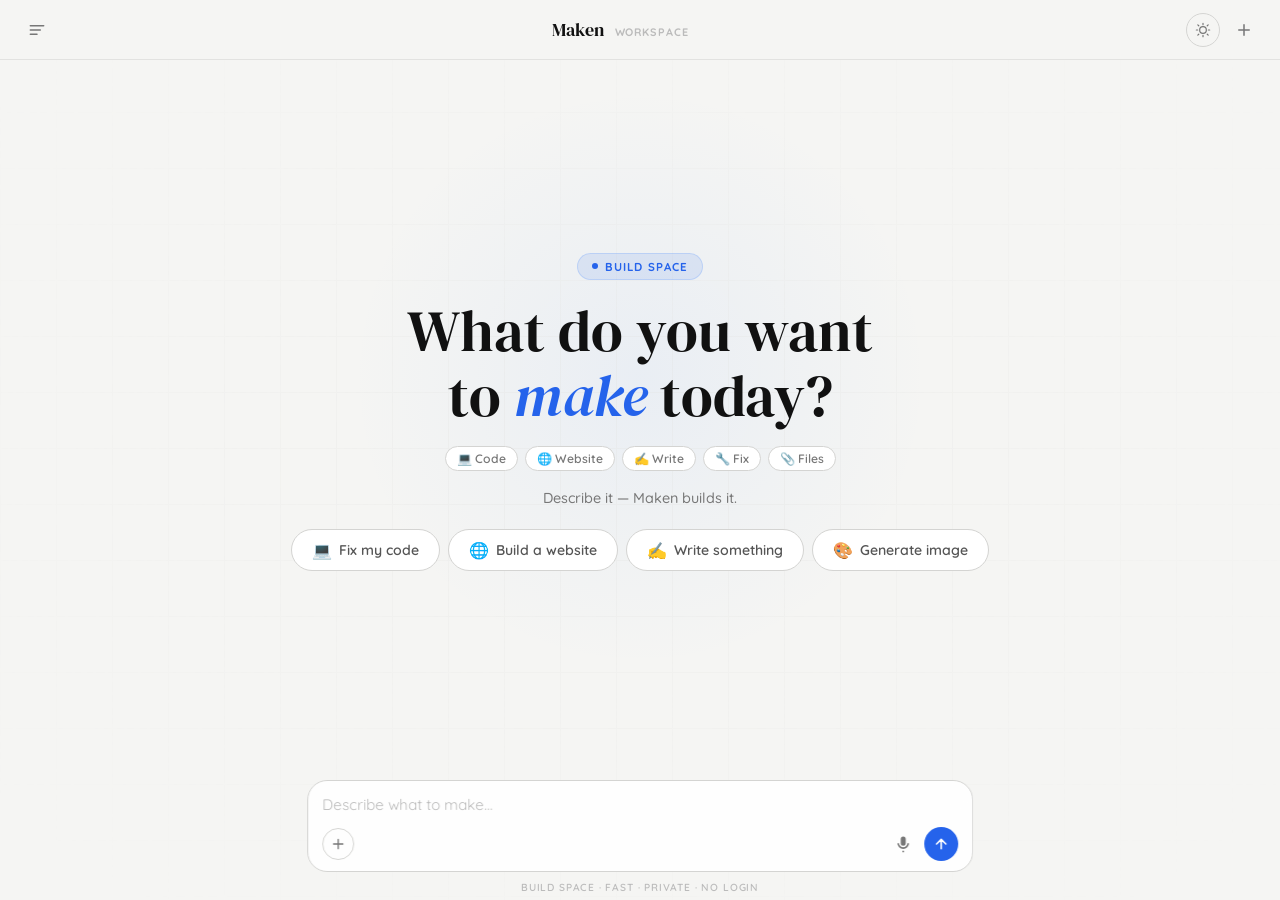
==== commit 7f25a62f: "Implement live voice modal for user interaction Added a live voice modal with interactive elements f" ====
--- a/dashboard.html
+++ b/dashboard.html
@@ -152,6 +152,245 @@
       .hero{padding-bottom:180px;}
       .ai-row{max-width:100%;}
       .hero-actions-mini{gap:5px;}
+    }
+
+    /* ══ V3: LIVE VOICE MODAL ══ */
+    .voice-modal {
+      display: none;
+      position: fixed;
+      inset: 0;
+      background: rgba(0,0,0,0.85);
+      backdrop-filter: blur(12px);
+      z-index: 9000;
+      align-items: center;
+      justify-content: center;
+      flex-direction: column;
+      gap: 28px;
+      animation: voiceFadeIn 0.25s ease;
+    }
+    .voice-modal.active { display:flex; }
+    @keyframes voiceFadeIn { from{opacity:0;} to{opacity:1;} }
+
+    .voice-modal-inner {
+      display: flex;
+      flex-direction: column;
+      align-items: center;
+      gap: 24px;
+    }
+
+    .voice-orb {
+      width: 110px; height: 110px;
+      border-radius: 50%;
+      background: radial-gradient(circle at 40% 35%, #6fa3ff, #2563eb 60%, #0b2a6b);
+      box-shadow: 0 0 0 0 rgba(79,143,255,0.5);
+      display: flex;
+      align-items: center;
+      justify-content: center;
+      cursor: pointer;
+      position: relative;
+      transition: transform 0.2s ease;
+    }
+    .voice-orb:hover { transform: scale(1.05); }
+    .voice-orb.listening {
+      animation: orbPulse 1.2s ease-in-out infinite;
+    }
+    @keyframes orbPulse {
+      0%   { box-shadow: 0 0 0 0 rgba(79,143,255,0.6); }
+      60%  { box-shadow: 0 0 0 28px rgba(79,143,255,0); }
+      100% { box-shadow: 0 0 0 0 rgba(79,143,255,0); }
+    }
+    .voice-orb svg { color:#fff; }
+
+    /* waveform bars */
+    .voice-wave {
+      display: flex;
+      align-items: center;
+      gap: 4px;
+      height: 36px;
+    }
+    .voice-wave .bar {
+      width: 4px;
+      border-radius: 99px;
+      background: var(--accent);
+      height: 6px;
+      transition: height 0.1s ease;
+    }
+    .voice-wave.active .bar:nth-child(1) { animation: wave 0.9s 0.0s ease-in-out infinite; }
+    .voice-wave.active .bar:nth-child(2) { animation: wave 0.9s 0.1s ease-in-out infinite; }
+    .voice-wave.active .bar:nth-child(3) { animation: wave 0.9s 0.2s ease-in-out infinite; }
+    .voice-wave.active .bar:nth-child(4) { animation: wave 0.9s 0.3s ease-in-out infinite; }
+    .voice-wave.active .bar:nth-child(5) { animation: wave 0.9s 0.15s ease-in-out infinite; }
+    .voice-wave.active .bar:nth-child(6) { animation: wave 0.9s 0.05s ease-in-out infinite; }
+    .voice-wave.active .bar:nth-child(7) { animation: wave 0.9s 0.25s ease-in-out infinite; }
+    @keyframes wave {
+      0%,100% { height:6px; }
+      50%      { height:28px; }
+    }
+
+    .voice-status {
+      font-size: 0.9rem;
+      font-weight: 600;
+      color: #e8eaf0;
+      letter-spacing: 0.02em;
+      min-height: 22px;
+      text-align: center;
+    }
+
+    .voice-transcript {
+      background: rgba(255,255,255,0.06);
+      border: 1px solid rgba(255,255,255,0.1);
+      border-radius: 14px;
+      padding: 14px 20px;
+      font-size: 1rem;
+      color: #fff;
+      min-width: 280px;
+      max-width: 420px;
+      text-align: center;
+      min-height: 52px;
+      line-height: 1.55;
+      font-style: italic;
+    }
+
+    .voice-modal-actions {
+      display: flex;
+      gap: 10px;
+    }
+    .voice-action-btn {
+      padding: 10px 22px;
+      border-radius: 99px;
+      font-family: 'Quicksand', sans-serif;
+      font-weight: 700;
+      font-size: 0.88rem;
+      cursor: pointer;
+      transition: all 0.2s ease;
+      border: none;
+    }
+    .voice-action-btn.primary {
+      background: var(--accent);
+      color: #fff;
+    }
+    .voice-action-btn.primary:hover { background: #6fa3ff; transform: translateY(-1px); }
+    .voice-action-btn.ghost {
+      background: rgba(255,255,255,0.08);
+      color: #bbb;
+      border: 1px solid rgba(255,255,255,0.12);
+    }
+    .voice-action-btn.ghost:hover { background: rgba(255,255,255,0.14); color:#fff; }
+
+    /* ══ V3: IMAGE GENERATION ══ */
+    .img-gen-card {
+      margin: 8px 0;
+    }
+    .img-gen-prompt-label {
+      font-size: 0.7rem;
+      font-weight: 700;
+      text-transform: uppercase;
+      letter-spacing: 0.08em;
+      color: var(--text-muted);
+      margin-bottom: 8px;
+    }
+    .img-gen-loading {
+      background: var(--surface2);
+      border: 1px solid var(--border);
+      border-radius: 12px;
+      overflow: hidden;
+      position: relative;
+    }
+    .img-gen-shimmer {
+      width: 100%;
+      aspect-ratio: 16/9;
+      background: linear-gradient(
+        110deg,
+        var(--shimmer-a) 25%,
+        var(--shimmer-b) 50%,
+        var(--shimmer-a) 75%
+      );
+      background-size: 200% 100%;
+      animation: shimmer 1.4s linear infinite;
+      display: flex;
+      align-items: center;
+      justify-content: center;
+      flex-direction: column;
+      gap: 10px;
+    }
+    .img-gen-shimmer-icon {
+      font-size: 2rem;
+      animation: floatIcon 2s ease-in-out infinite;
+    }
+    @keyframes floatIcon {
+      0%,100% { transform: translateY(0); opacity:0.6; }
+      50%      { transform: translateY(-6px); opacity:1; }
+    }
+    .img-gen-shimmer-text {
+      font-size: 0.8rem;
+      font-weight: 600;
+      color: var(--text-muted);
+    }
+    .img-gen-steps {
+      display: flex;
+      gap: 6px;
+      padding: 10px 14px;
+      border-top: 1px solid var(--border);
+      flex-wrap: wrap;
+    }
+    .img-gen-step {
+      font-size: 0.68rem;
+      font-weight: 600;
+      color: var(--text-dim);
+      display: flex;
+      align-items: center;
+      gap: 4px;
+    }
+    .img-gen-step.done { color: #22c55e; }
+    .img-gen-step.active { color: var(--accent); }
+
+    .img-gen-result {
+      border-radius: 12px;
+      overflow: hidden;
+      border: 1px solid var(--border);
+      position: relative;
+    }
+    .img-gen-result img {
+      width: 100%;
+      display: block;
+      border-radius: 12px 12px 0 0;
+    }
+    .img-gen-toolbar {
+      background: var(--surface2);
+      border-top: 1px solid var(--border);
+      padding: 9px 14px;
+      display: flex;
+      align-items: center;
+      justify-content: space-between;
+    }
+    .img-gen-meta {
+      font-size: 0.72rem;
+      color: var(--text-muted);
+      font-weight: 600;
+    }
+    .img-gen-actions {
+      display: flex;
+      gap: 6px;
+    }
+    .img-gen-btn {
+      background: none;
+      border: 1px solid var(--border-light);
+      color: var(--text-muted);
+      padding: 3px 10px;
+      border-radius: 6px;
+      font-family: 'Quicksand', sans-serif;
+      font-size: 0.7rem;
+      font-weight: 700;
+      cursor: pointer;
+      transition: all 0.2s ease;
+    }
+    .img-gen-btn:hover { background: var(--accent-soft); color: var(--accent); border-color: rgba(79,143,255,0.3); }
+
+    /* ══ Voice icon active in input ══ */
+    .voice-icon.live-active {
+      color: var(--accent) !important;
+      background: var(--accent-soft) !important;
+      border-radius: 50%;
     }
   </style>
 </head>
@@ -236,6 +475,7 @@
       <button id="codeBtn"><span class="chip-icon">💻</span> Fix my code</button>
       <button id="websiteBtn"><span class="chip-icon">🌐</span> Build a website</button>
       <button id="writeBtn"><span class="chip-icon">✍️</span> Write something</button>
+      <button id="imageGenBtn"><span class="chip-icon">🎨</span> Generate image</button>
     </div>
 
   </div>
@@ -303,6 +543,32 @@
 
 <div class="footer" id="footer">Build space · Fast · Private · No login</div>
 
+<!-- ══ V3: LIVE VOICE MODAL ══ -->
+<div class="voice-modal" id="voiceModal">
+  <div class="voice-modal-inner">
+    <div class="voice-orb" id="voiceOrb">
+      <svg viewBox="0 0 24 24" width="40" height="40" fill="none">
+        <path fill="currentColor" d="M12 14a3 3 0 0 0 3-3V6a3 3 0 0 0-6 0v5a3 3 0 0 0 3 3zm5-3a5 5 0 0 1-10 0H5a7 7 0 0 0 14 0h-2zM11 20h2v2h-2z"/>
+      </svg>
+    </div>
+
+    <div class="voice-wave" id="voiceWave">
+      <div class="bar"></div><div class="bar"></div><div class="bar"></div>
+      <div class="bar"></div><div class="bar"></div><div class="bar"></div>
+      <div class="bar"></div>
+    </div>
+
+    <div class="voice-status" id="voiceStatus">Tap the mic to speak</div>
+
+    <div class="voice-transcript" id="voiceTranscript">Your words will appear here…</div>
+
+    <div class="voice-modal-actions">
+      <button class="voice-action-btn primary" id="voiceSendBtn">Send ↑</button>
+      <button class="voice-action-btn ghost" id="voiceCloseBtn">Cancel</button>
+    </div>
+  </div>
+</div>
+
 <script src="script.js"></script>
 <script>
   // ── THEME ──
@@ -345,4 +611,4 @@
   })();
 </script>
 </body>
-</html>+</html>
--- a/style.css
+++ b/style.css
@@ -775,4 +775,4 @@
 ::-webkit-scrollbar { width:4px; height:4px; }
 ::-webkit-scrollbar-track { background:transparent; }
 ::-webkit-scrollbar-thumb { background:var(--border-light); border-radius:99px; }
-::-webkit-scrollbar-thumb:hover { background:var(--text-dim); }+::-webkit-scrollbar-thumb:hover { background:var(--text-dim); }
